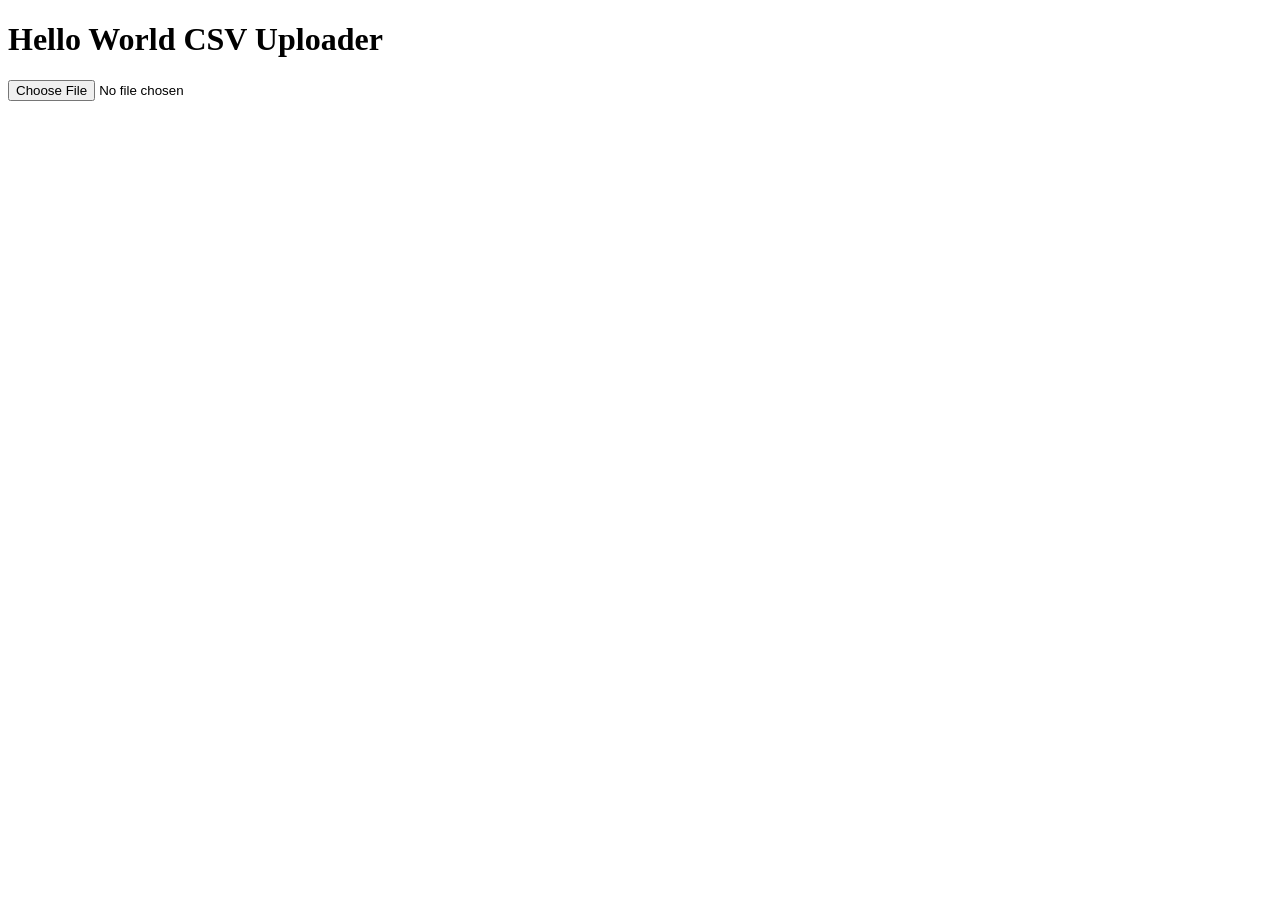
==== index.html @ df0b9982 "Add CSV Hello World uploader Client-side CSV uploader that reads a selected .csv via FileReader and " ====
<!DOCTYPE html>
<html lang="en">
<head>
    <meta charset="UTF-8">
    <meta name="viewport" content="width=device-width, initial-scale=1.0">
    <title>CSV Hello World</title>

    <link rel="stylesheet" href="styles.css">
</head>
<body>

    <h1>Hello World CSV Uploader</h1>

    <input type="file" id="csvFile" accept=".csv">

    <table id="csvTable"></table>

    <script src="script.js"></script>
</body>
</html>
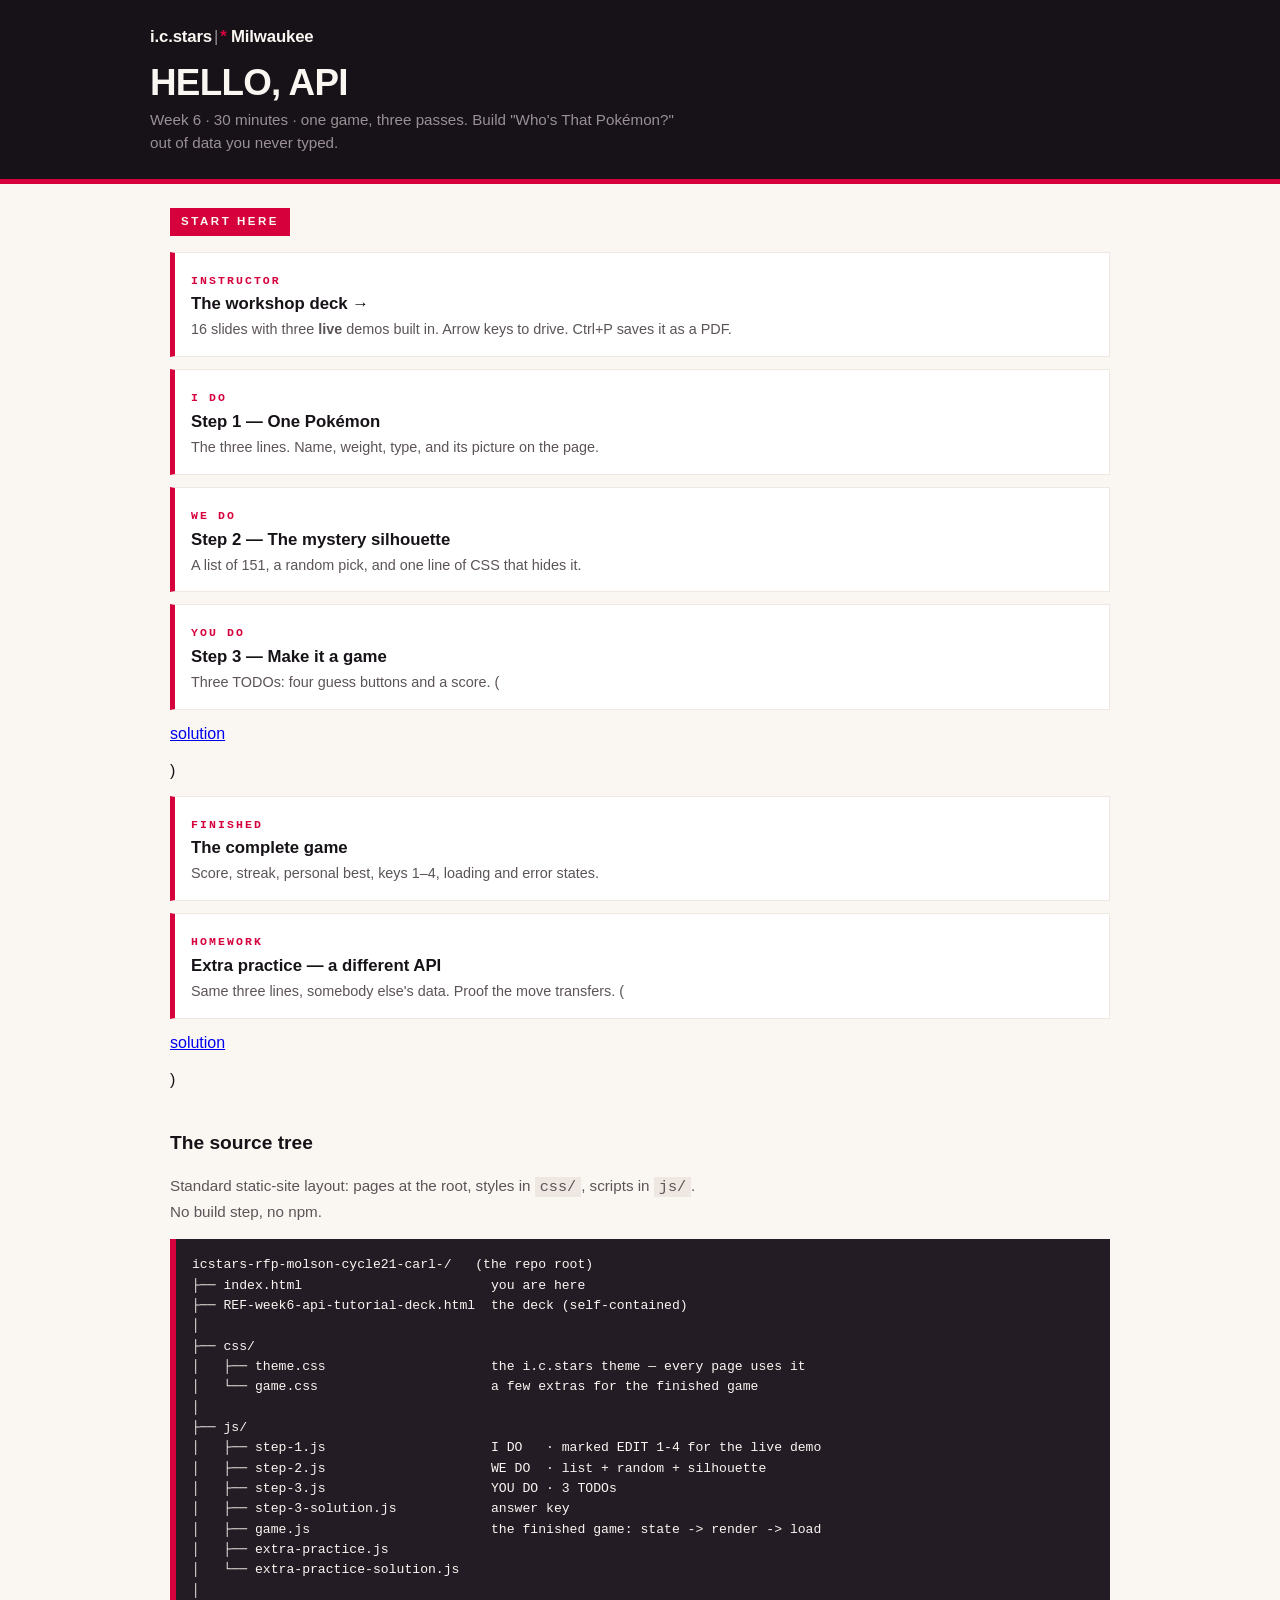
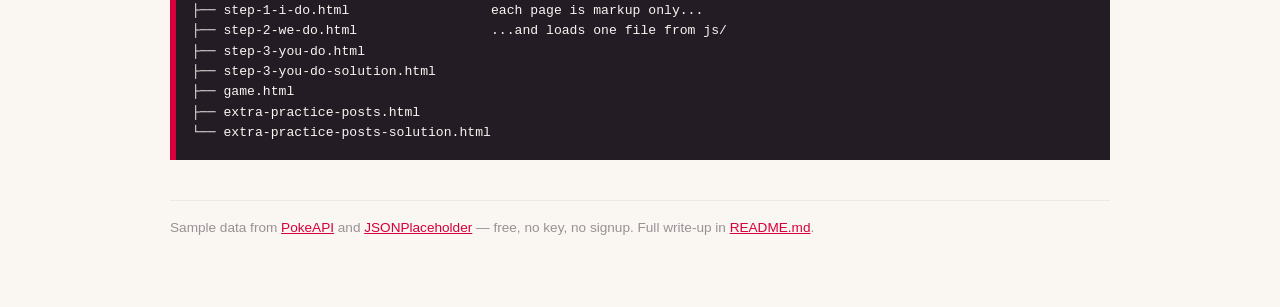
==== commit f89bcdf1: "Flatten: the repo is now just the Hello API tutorial Move everything from api-hello-world/ to the re" ====
--- a/index.html
+++ b/index.html
@@ -1,20 +1,131 @@
 <!DOCTYPE html>
 <html lang="en">
 <head>
-    <meta charset="UTF-8">
-    <meta name="viewport" content="width=device-width, initial-scale=1.0">
-    <title>CSV Hello World</title>
-
-    <link rel="stylesheet" href="styles.css">
+  <meta charset="UTF-8">
+  <meta name="viewport" content="width=device-width, initial-scale=1.0">
+  <title>Hello, API — i.c.stars Week 6 Tutorial</title>
+  <link rel="stylesheet" href="css/theme.css">
+  <style>
+    .links { display: grid; gap: 12px; margin-top: 16px; }
+    .link {
+      display: block;
+      text-decoration: none;
+      color: var(--ink);
+      background: #fff;
+      border: 1px solid var(--paper-dim);
+      border-left: 5px solid var(--red);
+      padding: 14px 16px;
+    }
+    .link:hover { background: var(--paper-dim); }
+    .link b { display: block; font-size: 1.05rem; }
+    .link span { color: var(--grey-dark); font-size: .9rem; }
+    .link .pass {
+      font-family: var(--mono); font-size: .72rem; letter-spacing: .18em;
+      text-transform: uppercase; color: var(--red); font-weight: 700;
+    }
+    .tree {
+      font-family: var(--mono); font-size: .82rem; white-space: pre;
+      background: var(--ink-soft); color: var(--paper);
+      border-left: 6px solid var(--red); padding: 16px; overflow-x: auto;
+      margin-top: 16px;
+    }
+  </style>
 </head>
 <body>
 
-    <h1>Hello World CSV Uploader</h1>
+  <header class="ics-header">
+    <div class="ics-wrap">
+      <div class="ics-brand">i.c.stars<span class="pipe">|</span><span class="star">*</span> Milwaukee</div>
+      <h1 class="ics-title">Hello, API</h1>
+      <p class="ics-sub">
+        Week 6 · 30 minutes · one game, three passes. Build "Who's That Pokémon?"
+        out of data you never typed.
+      </p>
+    </div>
+  </header>
 
-    <input type="file" id="csvFile" accept=".csv">
+  <main class="ics-wrap">
 
-    <table id="csvTable"></table>
+    <span class="ics-step">Start here</span>
 
-    <script src="script.js"></script>
+    <div class="links">
+      <a class="link" href="REF-week6-api-tutorial-deck.html">
+        <span class="pass">Instructor</span>
+        <b>The workshop deck &rarr;</b>
+        <span>16 slides with three <strong>live</strong> demos built in. Arrow keys to drive.
+          Ctrl+P saves it as a PDF.</span>
+      </a>
+
+      <a class="link" href="step-1-i-do.html">
+        <span class="pass">I do</span>
+        <b>Step 1 — One Pokémon</b>
+        <span>The three lines. Name, weight, type, and its picture on the page.</span>
+      </a>
+
+      <a class="link" href="step-2-we-do.html">
+        <span class="pass">We do</span>
+        <b>Step 2 — The mystery silhouette</b>
+        <span>A list of 151, a random pick, and one line of CSS that hides it.</span>
+      </a>
+
+      <a class="link" href="step-3-you-do.html">
+        <span class="pass">You do</span>
+        <b>Step 3 — Make it a game</b>
+        <span>Three TODOs: four guess buttons and a score.
+          (<a href="step-3-you-do-solution.html">solution</a>)</span>
+      </a>
+
+      <a class="link" href="game.html">
+        <span class="pass">Finished</span>
+        <b>The complete game</b>
+        <span>Score, streak, personal best, keys 1&ndash;4, loading and error states.</span>
+      </a>
+
+      <a class="link" href="extra-practice-posts.html">
+        <span class="pass">Homework</span>
+        <b>Extra practice — a different API</b>
+        <span>Same three lines, somebody else's data. Proof the move transfers.
+          (<a href="extra-practice-posts-solution.html">solution</a>)</span>
+      </a>
+    </div>
+
+    <h2 style="margin-top:36px;font-size:1.2rem">The source tree</h2>
+    <p class="ics-sub" style="color:var(--grey-dark)">
+      Standard static-site layout: pages at the root, styles in <code>css/</code>,
+      scripts in <code>js/</code>. No build step, no npm.
+    </p>
+
+    <div class="tree">icstars-rfp-molson-cycle21-carl-/   (the repo root)
+├── index.html                        you are here
+├── REF-week6-api-tutorial-deck.html  the deck (self-contained)
+│
+├── css/
+│   ├── theme.css                     the i.c.stars theme — every page uses it
+│   └── game.css                      a few extras for the finished game
+│
+├── js/
+│   ├── step-1.js                     I DO   · marked EDIT 1-4 for the live demo
+│   ├── step-2.js                     WE DO  · list + random + silhouette
+│   ├── step-3.js                     YOU DO · 3 TODOs
+│   ├── step-3-solution.js            answer key
+│   ├── game.js                       the finished game: state -> render -> load
+│   ├── extra-practice.js
+│   └── extra-practice-solution.js
+│
+├── step-1-i-do.html                  each page is markup only...
+├── step-2-we-do.html                 ...and loads one file from js/
+├── step-3-you-do.html
+├── step-3-you-do-solution.html
+├── game.html
+├── extra-practice-posts.html
+└── extra-practice-posts-solution.html</div>
+
+    <p class="ics-footer">
+      Sample data from <a href="https://pokeapi.co/">PokeAPI</a> and
+      <a href="https://jsonplaceholder.typicode.com/">JSONPlaceholder</a> — free, no key, no signup.
+      Full write-up in <a href="https://github.com/icstars-milwaukee/icstars-rfp-molson-cycle21-carl-/blob/main/README.md">README.md</a>.
+    </p>
+  </main>
+
 </body>
-</html>+</html>
--- a/css/theme.css
+++ b/css/theme.css
@@ -0,0 +1,197 @@
+/* ============================================================
+   i.c.stars theme — one stylesheet, used by every file tonight.
+   Same colors as the workshop deck: ink, paper, red.
+   You do NOT need to understand this file to finish the tutorial.
+   ============================================================ */
+
+/* 1. Design tokens: every color has ONE name, defined once. */
+:root {
+  --ink:       #161217;
+  --ink-soft:  #231C24;
+  --paper:     #FAF6F2;
+  --paper-dim: #EFE8E2;
+  --red:       #D6003C;
+  --red-deep:  #A00030;
+  --grey:      #9A9095;
+  --grey-dark: #5C5458;
+
+  --disp: "Segoe UI", "Helvetica Neue", Arial, sans-serif;
+  --mono: Consolas, "Courier New", monospace;
+  --gap:  16px;
+}
+
+/* 2. Page basics */
+* { box-sizing: border-box; }
+
+body {
+  margin: 0;
+  font-family: var(--disp);
+  color: var(--ink);
+  background: var(--paper);
+  line-height: 1.55;
+}
+
+.ics-wrap { max-width: 980px; margin: 0 auto; padding: 24px 20px 56px; }
+
+/* 3. Header — the ink bar with the red underline */
+.ics-header {
+  background: var(--ink);
+  border-bottom: 5px solid var(--red);
+  color: var(--paper);
+  padding: 24px 20px;
+}
+.ics-header .ics-wrap { padding: 0; }
+
+.ics-brand { font-weight: 900; font-size: 1.05rem; letter-spacing: -.01em; }
+.ics-brand .pipe { font-weight: 400; opacity: .55; margin: 0 .12em; }
+.ics-brand .star { color: var(--red); }
+
+.ics-title {
+  margin: 14px 0 6px;
+  font-size: clamp(1.6rem, 4vw, 2.3rem);
+  font-weight: 900;
+  text-transform: uppercase;
+  letter-spacing: -.02em;
+  line-height: 1.02;
+}
+.ics-sub { margin: 0; color: var(--grey); font-size: .95rem; max-width: 64ch; }
+
+/* 4. Step label — "STEP 1 · I DO" */
+.ics-step {
+  display: inline-block;
+  background: var(--red);
+  color: var(--paper);
+  font-weight: 700;
+  font-size: .72rem;
+  letter-spacing: .22em;
+  text-transform: uppercase;
+  padding: 5px 11px;
+}
+
+/* 5. Cards — the box we use for every piece of API data */
+.ics-grid {
+  display: grid;
+  grid-template-columns: repeat(auto-fill, minmax(240px, 1fr));
+  gap: var(--gap);
+  margin-top: var(--gap);
+}
+
+.ics-card {
+  background: #fff;
+  border: 1px solid var(--paper-dim);
+  border-top: 4px solid var(--red);
+  padding: 16px;
+}
+.ics-card h3 { margin: 0 0 6px; font-size: 1.02rem; }
+.ics-card p  { margin: 2px 0; color: var(--grey-dark); font-size: .9rem; }
+
+/* 6. Buttons */
+.ics-btn {
+  font: inherit;
+  font-weight: 700;
+  cursor: pointer;
+  color: var(--paper);
+  background: var(--red);
+  border: 2px solid var(--red);
+  padding: 11px 18px;
+}
+.ics-btn:hover    { background: var(--red-deep); border-color: var(--red-deep); }
+.ics-btn:disabled { opacity: .5; cursor: not-allowed; }
+
+/* 7. Text input / search box */
+.ics-input {
+  font: inherit;
+  width: 100%;
+  max-width: 360px;
+  padding: 11px 12px;
+  background: #fff;
+  border: 1px solid var(--grey);
+}
+.ics-input:focus { outline: 3px solid var(--red); outline-offset: 1px; }
+
+/* 8. Status messages: loading / error / empty */
+.ics-note {
+  margin-top: var(--gap);
+  padding: 12px 14px;
+  border-left: 5px solid var(--grey);
+  background: var(--paper-dim);
+  font-size: .92rem;
+}
+.ics-note.error   { border-left-color: var(--red); background: #FBE4EA; color: #7A0022; }
+.ics-note.success { border-left-color: var(--ink); background: #E8F0E8; color: #1C3A1C; }
+
+/* 9. Output box — where we print raw API data while learning */
+.ics-out {
+  font-family: var(--mono);
+  font-size: .9rem;
+  white-space: pre-wrap;
+  background: var(--ink-soft);
+  color: var(--paper);
+  border-left: 6px solid var(--red);
+  padding: 16px;
+  margin-top: var(--gap);
+  overflow-x: auto;
+}
+
+/* 10. Small helpers */
+.ics-row    { display: flex; flex-wrap: wrap; gap: 10px; align-items: center; margin-top: var(--gap); }
+.ics-count  { color: var(--grey-dark); font-size: .9rem; }
+.ics-footer { margin-top: 40px; padding-top: 16px; border-top: 1px solid var(--paper-dim);
+              color: var(--grey); font-size: .85rem; }
+.ics-footer a { color: var(--red); }
+code { font-family: var(--mono); background: var(--paper-dim); padding: 1px 5px; }
+
+/* ============================================================
+   11. GAME BITS — only step-3 (the game) uses these.
+   ============================================================ */
+
+/* The mystery picture. brightness(0) paints every pixel black
+   = an instant silhouette, no image editing required. */
+.ics-sprite {
+  width: 220px;
+  height: 220px;
+  image-rendering: pixelated;      /* keep the retro sprite crisp */
+  transition: filter .35s ease;
+}
+.ics-sprite.hidden { filter: brightness(0); }
+
+.ics-stage {
+  display: grid;
+  place-items: center;
+  background: var(--ink);
+  border-bottom: 5px solid var(--red);
+  padding: 20px;
+  min-height: 260px;
+}
+
+/* The four answer buttons */
+.ics-choices {
+  display: grid;
+  grid-template-columns: repeat(auto-fit, minmax(180px, 1fr));
+  gap: 10px;
+  margin-top: var(--gap);
+}
+.ics-choice {
+  font: inherit;
+  font-weight: 700;
+  font-size: 1.05rem;
+  text-transform: capitalize;
+  cursor: pointer;
+  padding: 16px 12px;
+  color: var(--ink);
+  background: #fff;
+  border: 2px solid var(--ink);
+}
+.ics-choice:hover:enabled { background: var(--ink); color: var(--paper); }
+.ics-choice:disabled      { cursor: default; }
+.ics-choice.right { background: var(--ink);  color: var(--paper); border-color: var(--ink); }
+.ics-choice.wrong { background: var(--red);  color: var(--paper); border-color: var(--red); opacity: .85; }
+
+/* The scoreboard */
+.ics-score {
+  font-family: var(--mono);
+  font-weight: 700;
+  font-size: 1.1rem;
+  letter-spacing: .08em;
+}
+.ics-score b { color: var(--red); font-size: 1.4rem; }
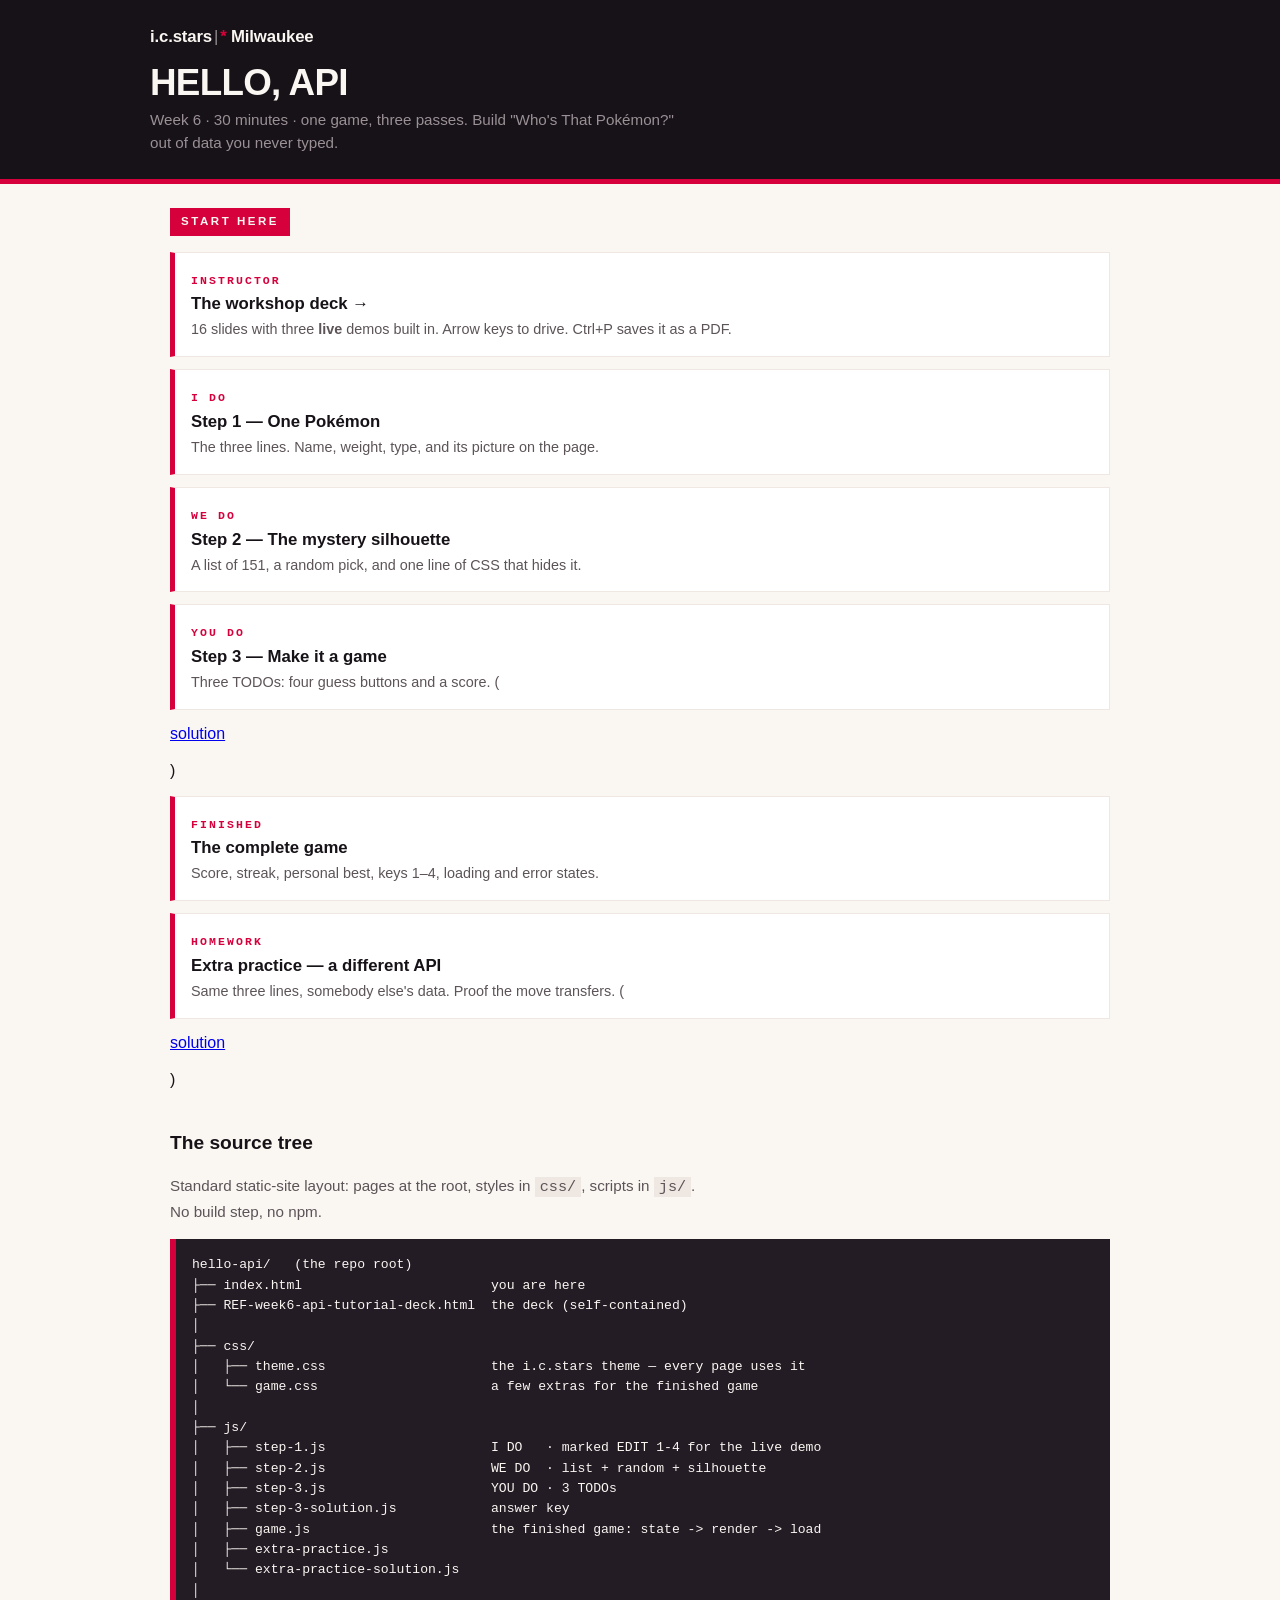
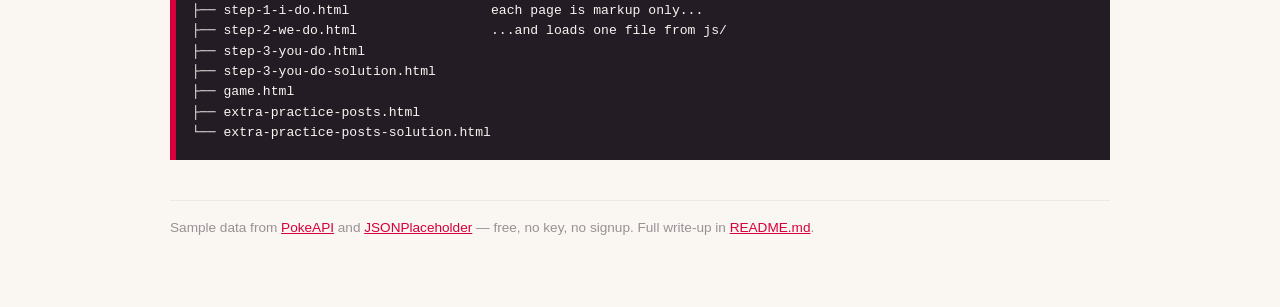
==== commit 34800e51: "Point clone + site URLs at the renamed repo (hello-api) Co-Authored-By: Claude Opus 5 (1M context) <" ====
--- a/index.html
+++ b/index.html
@@ -95,7 +95,7 @@
       scripts in <code>js/</code>. No build step, no npm.
     </p>
 
-    <div class="tree">icstars-rfp-molson-cycle21-carl-/   (the repo root)
+    <div class="tree">hello-api/   (the repo root)
 ├── index.html                        you are here
 ├── REF-week6-api-tutorial-deck.html  the deck (self-contained)
 │
@@ -123,7 +123,7 @@
     <p class="ics-footer">
       Sample data from <a href="https://pokeapi.co/">PokeAPI</a> and
       <a href="https://jsonplaceholder.typicode.com/">JSONPlaceholder</a> — free, no key, no signup.
-      Full write-up in <a href="https://github.com/icstars-milwaukee/icstars-rfp-molson-cycle21-carl-/blob/main/README.md">README.md</a>.
+      Full write-up in <a href="https://github.com/icstars-milwaukee/hello-api/blob/main/README.md">README.md</a>.
     </p>
   </main>
 
